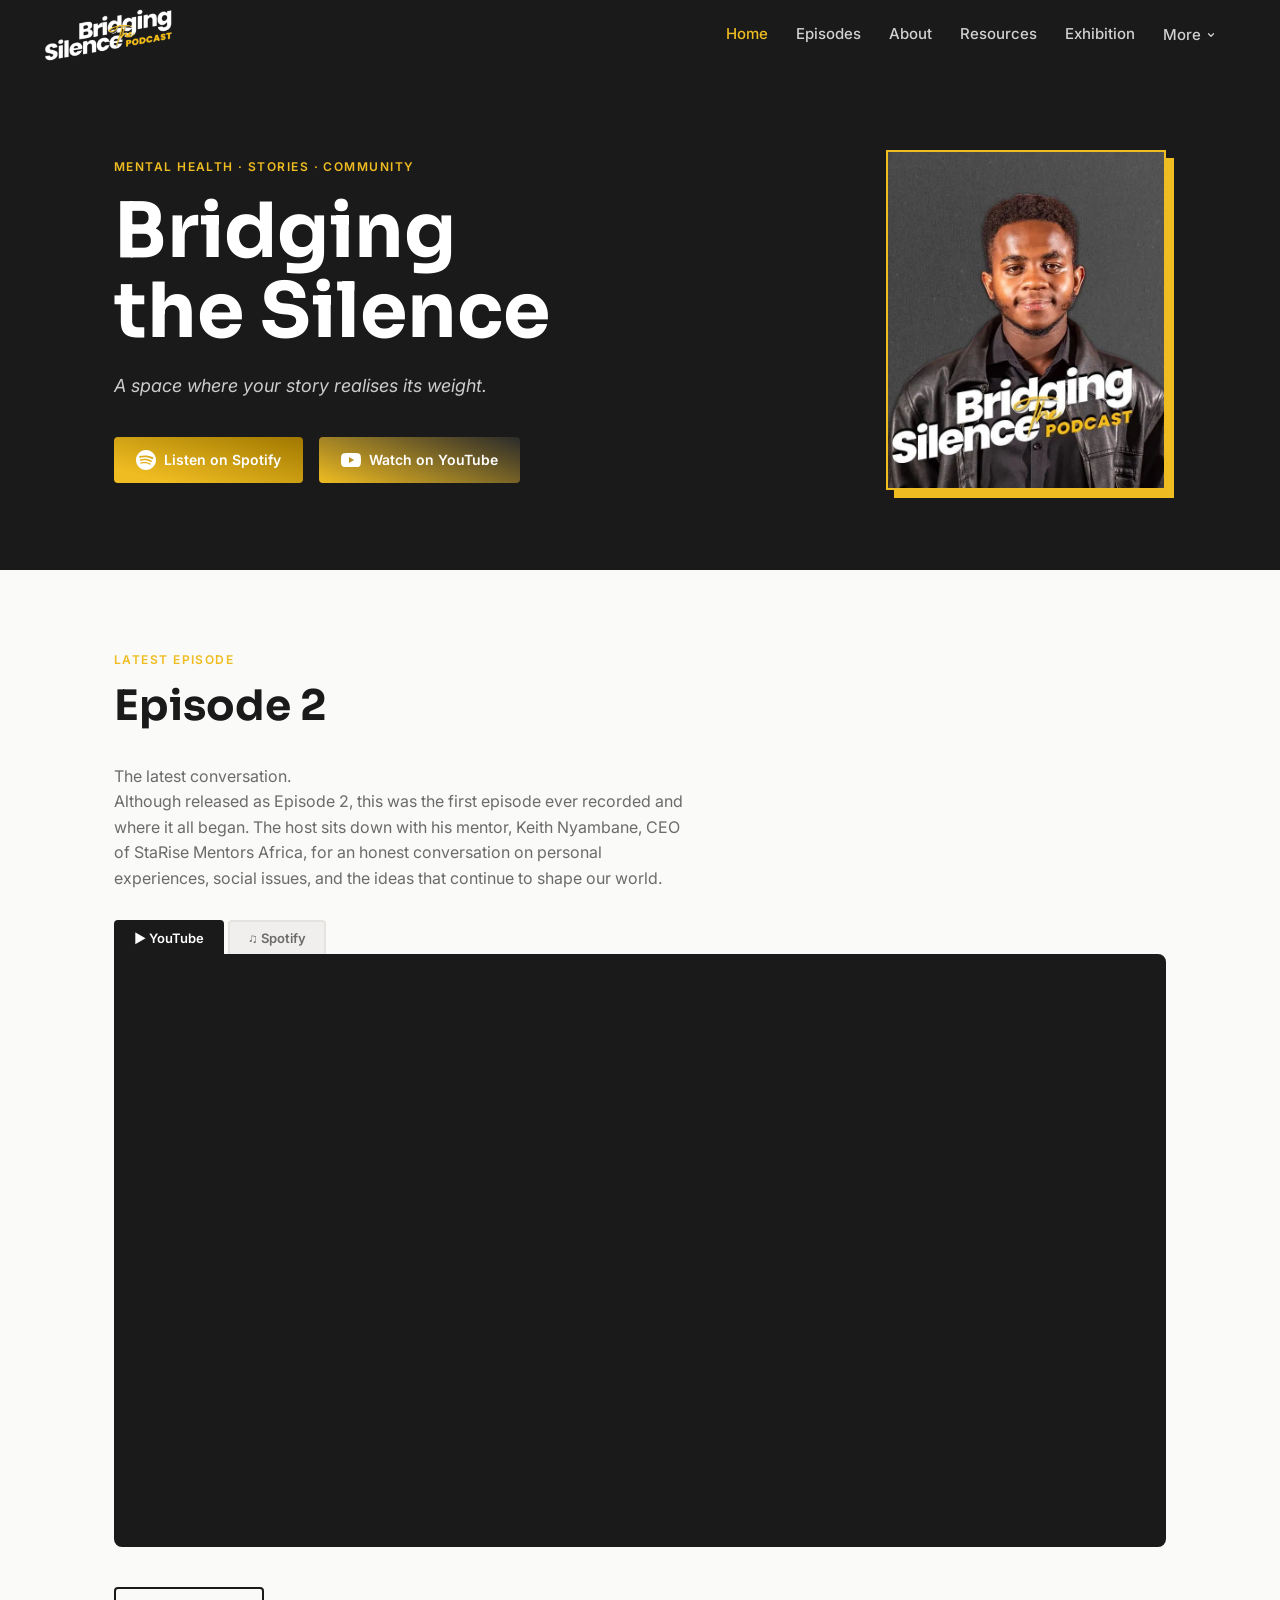
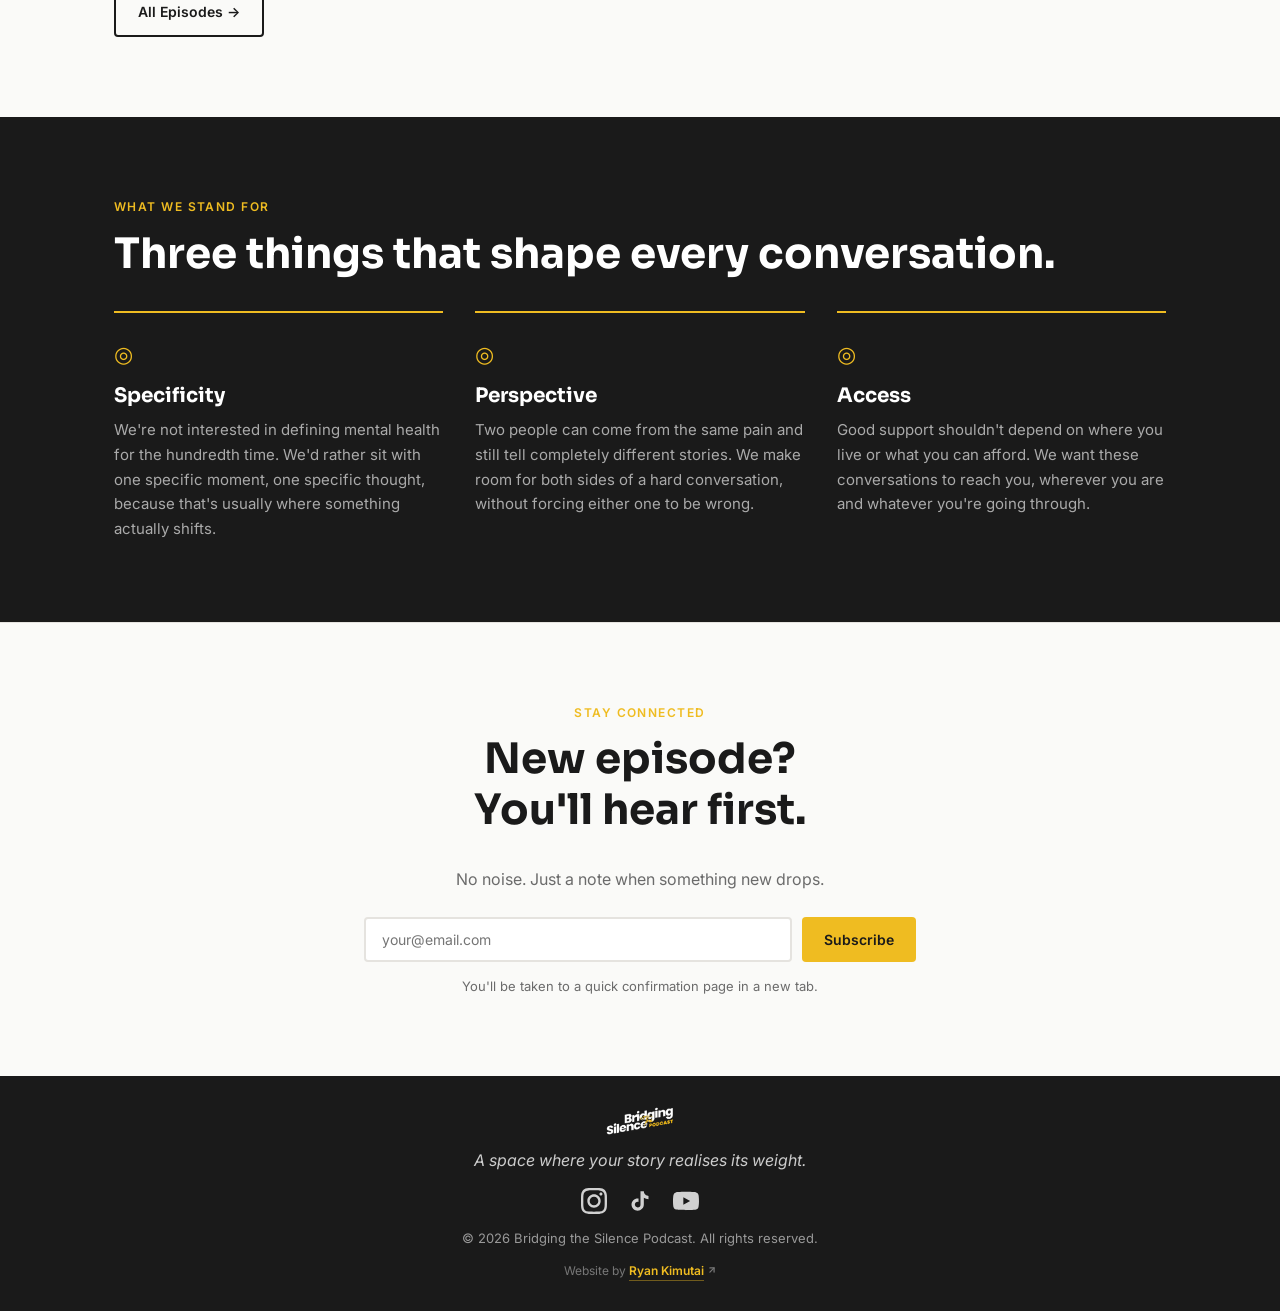
==== index.html @ 1e89f27e "new eps, new guest" ====
<!DOCTYPE html>
<html lang="en">
<head>
  <meta charset="UTF-8">
  <meta name="viewport" content="width=device-width, initial-scale=1.0">
  <title>Bridging the Silence Podcast</title>
  <link rel="preconnect" href="https://fonts.googleapis.com">
  <link href="https://fonts.googleapis.com/css2?family=Inter:wght@400;500;600&family=Sora:wght@600;700&display=swap" rel="stylesheet">
  <link rel="stylesheet" href="css/style.css">
</head>
<body>

  <header class="site-header">
    <div id="navbar-placeholder"></div>
  </header>

  <main>

    <!-- ===== HERO (dark) ===== -->
    <section class="hero">
      <video class="hero-video" autoplay muted loop playsinline>
        <source src="assets/videos/trailer.mp4" type="video/mp4">
      </video>
      <div class="hero-inner">
        <div class="hero-text">
          <p class="hero-eyebrow">Mental Health · Stories · Community</p>
          <h1 class="hero-headline">Bridging<br>the Silence</h1>
          <p class="hero-tagline">A space where your story realises its weight.</p>
          <div class="hero-buttons">
            <a href="https://open.spotify.com/episode/6wnVfpzCi5LqYOqnROUYjT" target="_blank" rel="noopener" class="btn btn-spotify">
              <svg width="20" height="20" viewBox="0 0 24 24" fill="currentColor" aria-hidden="true"><path d="M12 0C5.4 0 0 5.4 0 12s5.4 12 12 12 12-5.4 12-12S18.66 0 12 0zm5.521 17.34c-.24.359-.66.48-1.021.24-2.82-1.74-6.36-2.101-10.561-1.141-.418.122-.779-.179-.899-.539-.12-.421.18-.78.54-.9 4.56-1.021 8.52-.6 11.64 1.32.42.18.479.659.301 1.02zm1.44-3.3c-.301.42-.841.6-1.262.3-3.239-1.98-8.159-2.58-11.939-1.38-.479.12-1.02-.12-1.14-.6-.12-.48.12-1.021.6-1.141C9.6 9.9 15 10.561 18.72 12.84c.361.181.54.78.241 1.2zm.12-3.36C15.24 8.4 8.82 8.16 5.16 9.301c-.6.179-1.2-.181-1.38-.721-.18-.601.18-1.2.72-1.381 4.26-1.26 11.28-1.02 15.721 1.621.539.3.719 1.02.419 1.56-.299.421-1.02.599-1.559.3z"/></svg>
              Listen on Spotify
            </a>
            <a href="https://www.youtube.com/watch?v=WlgZwu8RnKw" target="_blank" rel="noopener" class="btn btn-youtube">
              <svg width="20" height="20" viewBox="0 0 24 24" fill="currentColor" aria-hidden="true"><path d="M23.498 6.186a3.016 3.016 0 0 0-2.122-2.136C19.505 3.545 12 3.545 12 3.545s-7.505 0-9.377.505A3.017 3.017 0 0 0 .502 6.186C0 8.07 0 12 0 12s0 3.93.502 5.814a3.016 3.016 0 0 0 2.122 2.136c1.871.505 9.376.505 9.376.505s7.505 0 9.377-.505a3.015 3.015 0 0 0 2.122-2.136C24 15.93 24 12 24 12s0-3.93-.502-5.814zM9.545 15.568V8.432L15.818 12l-6.273 3.568z"/></svg>
              Watch on YouTube
            </a>
          </div>
        </div>
        <div class="hero-portrait">
          <div class="portrait-frame">
            <!-- Replace with: <img src="assets/images/host-portrait.jpg" alt="Host of Bridging the Silence"> -->
            <img src="assets/images/host potrait.webp" alt="Host of Bridging the Silence">
          </div>
        </div>
      </div>
    </section>

    <!-- ===== LATEST EPISODE (light) ===== -->
    <section class="latest-episode">
      <div class="section-inner">
        <p class="section-eyebrow">Latest Episode</p>
        <h2 class="section-heading">Episode 2</h2>
        <p class="episode-desc">The latest conversation. <br>Although released as Episode 2, this was the first episode ever recorded and where it all began. The host sits down with his mentor, Keith Nyambane, CEO of StaRise Mentors Africa, for an honest conversation on personal experiences, social issues, and the ideas that continue to shape our world.
        </p>

        <div class="embed-tabs">
          <button class="embed-tab active" data-target="embed-youtube">▶ YouTube</button>
          <button class="embed-tab" data-target="embed-spotify">♫ Spotify</button>
        </div>

        <div class="embed-container" id="embed-youtube">
          <iframe
            src="https://www.youtube.com/embed/7W_aXiO4Utg"
            title="Bridging the Silence — Episode 2"
            frameborder="0"
            allow="accelerometer; autoplay; clipboard-write; encrypted-media; gyroscope; picture-in-picture"
            allowfullscreen>
          </iframe>
        </div>

        <div class="embed-container hidden" id="embed-spotify">
          <iframe
            src="https://open.spotify.com/embed/episode/3hEbvzs2A9VjQAyhTPevM5"
            title="Bridging the Silence — Episode 2 on Spotify"
            frameborder="0"
            allow="autoplay; clipboard-write; encrypted-media; fullscreen; picture-in-picture"
            loading="lazy">
          </iframe>
        </div>

        <a href="episodes.html" class="btn btn-outline-dark">All Episodes →</a>
      </div>
    </section>

    <!-- ===== MISSION (dark) ===== -->
    <section class="mission">
      <div class="section-inner">
        <p class="section-eyebrow light">What We Stand For</p>
        <h2 class="section-heading light">Three things that shape every conversation.</h2>
        <div class="pillars">
          <div class="pillar">
            <span class="pillar-icon">◎</span>
            <h3>Specificity</h3>
            <p>We're not interested in defining mental health for the hundredth time. We'd rather sit with one specific moment, one specific thought, because that's usually where something actually shifts.</p>
          </div>
          <div class="pillar">
            <span class="pillar-icon">◎</span>
            <h3>Perspective</h3>
            <p>Two people can come from the same pain and still tell completely different stories. We make room for both sides of a hard conversation, without forcing either one to be wrong.</p>
          </div>
          <div class="pillar">
            <span class="pillar-icon">◎</span>
            <h3>Access</h3>
            <p>Good support shouldn't depend on where you live or what you can afford. We want these conversations to reach you, wherever you are and whatever you're going through.</p>
          </div>
        </div>
      </div>
    </section>

    <!-- ===== NEWSLETTER (light) ===== -->
    <section class="newsletter">
      <div class="section-inner newsletter-inner">
        <p class="section-eyebrow">Stay Connected</p>
        <h2 class="section-heading">New episode?<br>You'll hear first.</h2>
        <p class="newsletter-sub">No noise. Just a note when something new drops.</p>
        <form action="https://gmail.us13.list-manage.com/subscribe/post?u=a980f9bf4da71e1deb21891a4&amp;id=1b3b021ff0&amp;f_id=00dc88e1f0" method="post" id="mc-embedded-subscribe-form" name="mc-embedded-subscribe-form" class="newsletter-form" target="_blank" novalidate>
          <input type="email" name="EMAIL" placeholder="your@email.com" required aria-label="Email address">

          <!-- Mailchimp's spam-bot trap — leave exactly as given, just hidden -->
          <div style="position: absolute; left: -5000px;" aria-hidden="true">
            <input type="text" name="b_a980f9bf4da71e1deb21891a4_1b3b021ff0" tabindex="-1" value="">
          </div>

          <button type="submit" name="subscribe" class="btn btn-amber">Subscribe</button>
        </form>
        <p class="newsletter-note">You'll be taken to a quick confirmation page in a new tab.</p>
      </div>
    </section>
  </main>

  <footer class="site-footer">
    <div id="footer-placeholder"></div>
  </footer>

  <script src="js/main.js"></script>
</body>
</html>
---- css/style.css ----
/* ---------- Reset & Variables ---------- */
* {
    margin: 0;
    padding: 0;
    box-sizing: border-box;
  }
  
  :root {
    --color-bg: #FAFAF8;
    --color-dark: #1A1A1A;
    --color-amber: #EFBC21;
    --color-text: #1A1A1A;
    --color-text-muted: #6B6B6B;
    --color-border: #E5E3DF;
  
    --font-heading: 'Sora', sans-serif;
    --font-body: 'Inter', sans-serif;
  }
  
  body {
    font-family: var(--font-body);
    color: var(--color-text);
    background-color: var(--color-bg);
    line-height: 1.6;
  }
  
  h1, h2, h3, h4 {
    font-family: var(--font-heading);
    font-weight: 700;
    line-height: 1.2;
  }
  
  a {
    text-decoration: none;
    color: inherit;
  }
  
  img {
    max-width: 100%;
    display: block;
  }
  
  /* ---------- Header / Navbar ---------- */
  .site-header {
    background-color: var(--color-dark);
    position: sticky;
    top: 0;
    z-index: 100;
    transition: transform 0.3s ease;
  }
  .site-header.nav-hidden {
    transform: translateY(-100%);
  }
  .header-inner {
    max-width: 1200px;
    margin: 0 auto;
    display: flex;
    align-items: center;
    justify-content: space-between;
    padding: 16px 24px;
  }
  
  .logo-img {
    height: 38px;
    transform: scale(1.5);
    margin-left: 0px;
  }
  
  .main-nav {
    display: flex;
    gap: 28px;
  }
  
  .main-nav a {
    font-size: 15px;
    font-weight: 500;
    color: #ffffff;
    opacity: 0.8;
    transition: opacity 0.2s ease, color 0.2s ease;
  }
  
  .main-nav a:hover,
  .main-nav a.active {
    opacity: 1;
    color: var(--color-amber);
  }
  
  .nav-toggle {
    -webkit-appearance: none;
    appearance: none;
    display: none;
    flex-direction: column;
    justify-content: center;
    gap: 5px;
    width: 28px;
    height: 22px;
    background: none;
    border: none;
    cursor: pointer;
  }
  .nav-toggle span {
    flex-shrink: 0;
    display: block;
    height: 2px;
    background-color: #ffffff;
    border-radius: 2px;
  }
  
  /* ---------- Mobile Nav ---------- */
  @media (max-width: 768px) {
    .main-nav {
      display: none;
      position: absolute;
      top: 100%;
      left: 0;
      right: 0;
      background-color: var(--color-dark);
      flex-direction: column;
      padding: 16px 24px;
      gap: 18px;
    }
  
    .main-nav.open {
      display: flex;
    }
  
    .nav-toggle {
      display: flex;
    }
  }
  
  /* ---------- Footer ---------- */
  .site-footer {
    background-color: var(--color-dark);
    color: #ffffff;
    padding: 30px 24px;
    margin-top: 80px;
  }
  
  .footer-inner {
    max-width: 600px;
    margin: 0 auto;
    text-align: center;
  }
  
  .footer-logo {
    height: 30px;
    margin: 0 auto 12px auto;
  }
  
  .footer-tagline {
    color: #cccccc;
    margin-bottom: 14px;
    font-style: italic;
  }
  
  .footer-socials {
    display: flex;
    justify-content: center;
    gap: 20px;
    margin-bottom: 14px;
  }
  
  .footer-socials a {
    display: inline-flex;
    align-items: center;
    justify-content: center;
    color: #ffffff;
    opacity: 0.8;
    transition: opacity 0.2s ease, color 0.2s ease;
  }
  
  .footer-socials a:hover {
    opacity: 1;
    color: var(--color-amber);
  }
  
  .footer-copy {
    font-size: 13px;
    color: #999999;
  }

  .footer-credit {
    font-size: 12px;
    color: #777777;
    margin-top: 12px;
  }
  .footer-credit a {
    display: inline-flex;
    align-items: center;
    gap: 3px;
    color: var(--color-amber);
    font-weight: 600;
    border-bottom: 1px solid rgba(239, 188, 33, 0.4);
  }
  .footer-credit a:hover { border-bottom-color: var(--color-amber); }

  
/* ---------- Shared Section Utilities ---------- */
.section-inner {
  max-width: 1100px;
  margin: 0 auto;
  padding: 80px 24px;
}

.section-eyebrow {
  font-family: var(--font-body);
  font-size: 12px;
  font-weight: 600;
  letter-spacing: 0.12em;
  text-transform: uppercase;
  color: var(--color-amber);
  margin-bottom: 12px;
}

.section-eyebrow.light {
  color: var(--color-amber);
}

.section-heading {
  font-size: clamp(28px, 4vw, 42px);
  margin-bottom: 32px;
}

.section-heading.light {
  color: #ffffff;
}

/* ---------- Hero ---------- */
.hero {
  background-color: var(--color-dark);
}

.hero-inner {
  max-width: 1100px;
  margin: 0 auto;
  padding: 80px 24px;
  display: flex;
  align-items: center;
  justify-content: space-between;
  gap: 48px;
}

.hero-text {
  flex: 1;
}

.hero-eyebrow {
  font-size: 12px;
  font-weight: 600;
  letter-spacing: 0.12em;
  text-transform: uppercase;
  color: var(--color-amber);
  margin-bottom: 16px;
}

.hero-headline {
  font-size: clamp(42px, 7vw, 76px);
  color: #ffffff;
  line-height: 1.05;
  margin-bottom: 20px;
}

.hero-tagline {
  font-size: 18px;
  color: #cccccc;
  font-style: italic;
  margin-bottom: 36px;
  max-width: 420px;
}

.hero-buttons {
  display: flex;
  gap: 16px;
  flex-wrap: wrap;
}

/* Portrait */
.hero-portrait {
  flex-shrink: 0;
}

.portrait-frame {
  border: 2px solid var(--color-amber);
  box-shadow: 8px 8px 0px var(--color-amber);
  width: 280px;
  height: 340px;
  overflow: hidden;
}

.portrait-frame img {
  width: 100%;
  height: 100%;
  object-fit: cover;
}

.portrait-placeholder {
  width: 100%;
  height: 100%;
  background: #2a2a2a;
  display: flex;
  align-items: center;
  justify-content: center;
  text-align: center;
  color: #666;
  font-size: 13px;
  font-style: italic;
}
/* ---------- Hero background Video ---------- */
.hero {
  position: relative;
  overflow: hidden;
}
.hero-video {
  position: absolute;
  top: 0;
  left: 0;
  width: 100%;
  height: 100%;
  object-fit: cover;
  object-position: 38% center;
  opacity: 0.18;
  z-index: 0;
  pointer-events: none;
}
.hero-inner {
  position: relative;
  z-index: 1;
}

@media (prefers-reduced-motion: reduce) {
  .hero-video { display: none; }
}

/* ---------- Buttons ---------- */
.btn {
  display: inline-flex;
  align-items: center;
  gap: 8px;
  padding: 12px 22px;
  border-radius: 4px;
  font-family: var(--font-body);
  font-size: 14px;
  font-weight: 600;
  cursor: pointer;
  transition: opacity 0.2s ease, transform 0.15s ease;
  border: none;
  text-decoration: none;
}

.btn:hover {
  opacity: 0.88;
  transform: translateY(-1px);
}

.btn-spotify {
  background: linear-gradient(15deg, var(--color-amber) 15%, #a07800 100%);
  color: #ffffff;
}

.btn-youtube {
  background: linear-gradient(200deg, #2a2a2a 0%, var(--color-amber) 100%);
  color: #ffffff;
}

.btn-amber {
  background-color: var(--color-amber);
  color: var(--color-dark);
}

.btn-outline-dark {
  border: 2px solid var(--color-dark);
  color: var(--color-dark);
  background: transparent;
  margin-top: 32px;
}

.btn-outline-dark:hover {
  background-color: var(--color-dark);
  color: #ffffff;
  opacity: 1;
}

/* ---------- Latest Episode ---------- */
.latest-episode {
  background-color: var(--color-bg);
}

.episode-desc {
  color: var(--color-text-muted);
  max-width: 580px;
  margin-bottom: 28px;
  font-size: 16px;
}

/* Embed tabs */
.embed-tabs {
  display: flex;
  gap: 4px;
  margin-bottom: 0;
}

.embed-tab {
  padding: 8px 18px;
  font-size: 13px;
  font-weight: 600;
  font-family: var(--font-body);
  cursor: pointer;
  border: 2px solid var(--color-border);
  border-bottom: none;
  background: #f0efed;
  color: var(--color-text-muted);
  border-radius: 4px 4px 0 0;
  transition: background 0.15s, color 0.15s;
}

.embed-tab.active {
  background: var(--color-dark);
  color: #ffffff;
  border-color: var(--color-dark);
}

.embed-container {
    border: 2px solid var(--color-dark);
    border-radius: 0 8px 8px 8px;
    background-color: var(--color-dark);
    overflow: hidden;
    margin-bottom: 8px;
  }

.embed-container iframe {
  display: block;
  width: 100%;
}

#embed-youtube iframe {
  aspect-ratio: 16/9;
  height: auto;
}

#embed-spotify iframe {
  height: 232px;
}

.embed-container.hidden {
  display: none;
}

/* ---------- Mission ---------- */
.mission {
  background-color: var(--color-dark);
}

.pillars {
  display: grid;
  grid-template-columns: repeat(3, 1fr);
  gap: 32px;
}

.pillar {
  border-top: 2px solid var(--color-amber);
  padding-top: 24px;
}

.pillar-icon {
  display: block;
  font-size: 22px;
  color: var(--color-amber);
  margin-bottom: 12px;
}

.pillar h3 {
  font-family: var(--font-heading);
  font-size: 20px;
  color: #ffffff;
  margin-bottom: 10px;
}

.pillar p {
  font-size: 15px;
  color: #aaaaaa;
  line-height: 1.65;
}

/* ---------- Newsletter ---------- */
.newsletter {
  background-color: var(--color-bg);
  border-top: 1px solid var(--color-border);
}

.newsletter-inner {
  max-width: 600px;
  text-align: center;
}

.newsletter-sub {
  color: var(--color-text-muted);
  margin-bottom: 24px;
}

.newsletter-form {
  display: flex;
  gap: 10px;
  flex-wrap: wrap;
  justify-content: center;
}

.newsletter-form input[type="email"] {
  flex: 1;
  min-width: 220px;
  padding: 12px 16px;
  border: 2px solid var(--color-border);
  border-radius: 4px;
  font-family: var(--font-body);
  font-size: 14px;
  background: #ffffff;
  outline: none;
  transition: border-color 0.2s;
}

.newsletter-form input[type="email"]:focus {
  border-color: var(--color-amber);
}

.newsletter-note {
  margin-top: 14px;
  font-size: 13px;
  color: var(--color-text-muted);
  min-height: 18px;
}

/* ---------- Footer margin reset ---------- */
.site-footer {
  margin-top: 0;
}

/* ---------- Responsive ---------- */
@media (max-width: 768px) {
  .hero-inner {
    flex-direction: column-reverse;
    text-align: center;
    padding: 60px 24px;
  }

  .hero-buttons {
    justify-content: center;
  }

  .hero-tagline {
    margin-left: auto;
    margin-right: auto;
  }

  .portrait-frame {
    width: 200px;
    height: 240px;
    margin: 0 auto;
  }

  .pillars {
    grid-template-columns: 1fr;
    gap: 24px;
  }

  .embed-tabs {
    flex-wrap: wrap;
  }
}

/* ---------- Page Header (reused on every secondary page) ---------- */
.page-header {
    background-color: var(--color-dark);
    text-align: center;
  }
  .page-header .section-inner {
    padding-top: 100px;
    padding-bottom: 60px;
  }
  .page-subtext {
    color: #cccccc;
    font-size: 16px;
    max-width: 480px;
    margin: 16px auto 0 auto;
  }
  
  /* ---------- Episodes Grid ---------- */
  .episodes-section {
    background-color: var(--color-bg);
  }
  .episode-grid {
    display: grid;
    grid-template-columns: repeat(auto-fit, minmax(280px, 1fr));
    gap: 28px;
  }
  .episode-card {
    background-color: #ffffff;
    border: 1px solid var(--color-border);
    border-radius: 8px;
    overflow: hidden;
    transition: transform 0.2s ease, box-shadow 0.2s ease;
  }
  .episode-card:not(.locked):hover {
    transform: translateY(-4px);
    box-shadow: 0 12px 28px rgba(0,0,0,0.08);
  }
  .episode-thumb {
    position: relative;
    aspect-ratio: 1 / 1;
    background-color: var(--color-dark);
    overflow: hidden;
  }
  .episode-thumb img {
    width: 100%;
    height: 100%;
    object-fit: cover;
  }
  .play-badge {
    position: absolute;
    bottom: 12px;
    right: 12px;
    width: 36px;
    height: 36px;
    background-color: var(--color-amber);
    color: var(--color-dark);
    border-radius: 50%;
    display: flex;
    align-items: center;
    justify-content: center;
    font-size: 14px;
  }
  .episode-info {
    padding: 20px;
  }
  .episode-number {
    display: block;
    font-size: 12px;
    font-weight: 600;
    letter-spacing: 0.1em;
    text-transform: uppercase;
    color: var(--color-amber);
    margin-bottom: 6px;
  }
  .episode-info h3 { font-size: 19px; margin-bottom: 8px; }
  .episode-info p { font-size: 14px; color: var(--color-text-muted); margin-bottom: 14px; }
  .episode-links {
    display: flex;
    gap: 10px;
    flex-wrap: wrap;
  }

  /* Locked / upcoming state */
  .episode-card.locked { opacity: 0.6; }
  .episode-thumb.placeholder {
    display: flex;
    align-items: center;
    justify-content: center;
    background-color: #232323;
  }

  .episode-card.locked .episode-info h3 { color: var(--color-text-muted); }

  /* Small button variant, for use inside cards */
.btn-sm {
    padding: 8px 14px;
    font-size: 12px;
    gap: 6px;
  }
  
  /* Lock badge — replaces the emoji */
  .lock-badge {
    width: 48px;
    height: 48px;
    border-radius: 50%;
    background-color: rgba(255, 255, 255, 0.06);
    border: 1px solid rgba(255, 255, 255, 0.15);
    display: flex;
    align-items: center;
    justify-content: center;
    color: #777777;
  }

  /* ---------- About Page ---------- */
.about-bio {
  background-color: var(--color-bg);
}
.about-bio-inner {
  display: flex;
  align-items: center;
  gap: 56px;
}
.about-portrait { flex-shrink: 0; }
.about-text { flex: 1; }
.about-portrait .portrait-frame {
  width: 300px;
  height: 360px;
}
.role-tags {
  display: flex;
  flex-wrap: wrap;
  gap: 8px;
  margin-bottom: 16px;
}
.role-tag {
  font-size: 12px;
  font-weight: 600;
  letter-spacing: 0.04em;
  padding: 6px 12px;
  border-radius: 20px;
  background-color: rgba(239, 188, 33, 0.12);
  color: var(--color-dark);
  border: 1px solid rgba(239, 188, 33, 0.4);
}
.about-paragraph {
  color: var(--color-text-muted);
  font-size: 16px;
  line-height: 1.7;
  max-width: 540px;
  margin-bottom: 28px;
}

.about-mission-inner {
  text-align: center;
  max-width: 720px;
}
.about-mission-text {
  color: #cccccc;
  font-size: 18px;
  line-height: 1.7;
}

.about-cta {
  background-color: var(--color-bg);
  text-align: center;
}
.about-cta-inner {
  max-width: 600px;
}
.about-cta .section-heading {
  margin-bottom: 24px;
}

@media (max-width: 768px) {
  .about-bio-inner {
    flex-direction: column;
    text-align: center;
    gap: 32px;
  }
  .about-text { text-align: center; }
  .role-tags { justify-content: center; }
  .about-paragraph { margin-left: auto; margin-right: auto; }
  .about-portrait .portrait-frame {
    width: 220px;
    height: 260px;
    margin: 0 auto;
  }
}

/* ---------- Resources page ---------- */

.resources-section { background-color: var(--color-bg); }
.resource-grid {
  display: grid;
  grid-template-columns: repeat(auto-fit, minmax(260px, 1fr));
  gap: 24px;
}
.resource-card {
  background-color: #ffffff;
  border: 1px solid var(--color-border);
  border-left: 4px solid var(--color-amber);
  border-radius: 6px;
  padding: 28px 24px;
}
.resource-card h3 { font-size: 18px; margin-bottom: 8px; }
.resource-desc { color: var(--color-text-muted); font-size: 14px; margin-bottom: 16px; }
.resource-number {
  display: inline-block;
  font-family: var(--font-heading);
  font-size: 24px;
  font-weight: 700;
  color: var(--color-dark);
  margin-bottom: 6px;
}
.resource-number:hover { color: var(--color-amber); }
.resource-hours {
  font-size: 12px;
  color: var(--color-text-muted);
  text-transform: uppercase;
  letter-spacing: 0.05em;
}

/* Dark variant for the "More Support" band */
.resource-card.dark {
  background-color: rgba(255,255,255,0.05);
  border: 1px solid rgba(255,255,255,0.1);
  border-left: 4px solid var(--color-amber);
}
.resource-card.dark h3 { color: #ffffff; }
.resource-card.dark .resource-desc { color: #aaaaaa; }
.resource-card.dark .resource-number { color: #ffffff; }
.resource-card.dark .resource-number:hover { color: var(--color-amber); }
.resource-card.dark .resource-hours { color: #888888; }

.resources-note { background-color: var(--color-bg); }
.resources-note-inner {
  max-width: 640px;
  text-align: center;
  padding-top: 50px;
  padding-bottom: 80px;
}
.resources-note p { font-size: 14px; color: var(--color-text-muted); line-height: 1.7; }

/* ---------- Event/Exhibition page ---------- */

/* ---------- Outline button for dark backgrounds ---------- */
.btn-outline-light {
  border: 2px solid #ffffff;
  color: #ffffff;
  background: transparent;
}
.btn-outline-light:hover {
  background-color: #ffffff;
  color: var(--color-dark);
  opacity: 1;
}

/* ---------- Exhibition: About ---------- */
.exhibition-about { background-color: var(--color-bg); }
.exhibition-about-inner { max-width: 720px; text-align: center; }
.exhibition-about-inner .about-paragraph { margin: 0 auto; }

/* ---------- Exhibition: Credit ---------- */
.exhibition-credit {
  margin: 28px auto 0 auto;
  font-size: 13px;
  color: var(--color-text-muted);
  background-color: rgba(239, 188, 33, 0.07);
  border: 1px solid rgba(239, 188, 33, 0.25);
  border-left: 3px solid var(--color-amber);
  border-radius: 0 6px 6px 0;
  padding: 14px 16px;
  max-width: 520px;
  line-height: 1.7;
}
/* ---------- Exhibition: CTA cards ---------- */
.exhibition-cta-grid {
  display: grid;
  grid-template-columns: repeat(2, 1fr);
  gap: 32px;
  margin-top: 40px;
}
.exhibition-cta-card {
  background-color: rgba(255, 255, 255, 0.05);
  border: 1px solid rgba(255, 255, 255, 0.1);
  border-radius: 8px;
  padding: 36px 28px;
}
.exhibition-cta-card h3 { color: #ffffff; font-size: 20px; margin-bottom: 10px; }
.exhibition-cta-card p { color: #aaaaaa; font-size: 14px; margin-bottom: 24px; line-height: 1.6; }


/* Exhibition empty states */
.exhibition-empty-state {
  text-align: center;
  padding: 64px 24px;
  background-color: rgba(0, 0, 0, 0.025);
  border-radius: 8px;
}
.exhibition-empty-icon {
  width: 56px;
  height: 56px;
  margin: 0 auto 20px auto;
  border-radius: 50%;
  background-color: rgba(239, 188, 33, 0.12);
  display: flex;
  align-items: center;
  justify-content: center;
  font-size: 22px;
  color: var(--color-amber);
}
.exhibition-empty-title { font-family: var(--font-heading); font-size: 20px; color: var(--color-text); margin-bottom: 10px; }
.exhibition-empty-sub { font-size: 14px; color: var(--color-text-muted); max-width: 380px; margin: 0 auto; line-height: 1.6; }

/* ---------- Exhibition: Gallery & Story Wall (mosaic) ---------- */
.exhibition-gallery { background-color: var(--color-bg); }
.exhibition-stories { background-color: #f0efed; }

.mosaic-grid { column-count: 3; column-gap: 20px; }
.mosaic-item {
  margin-bottom: 20px;
  break-inside: avoid;
  border-radius: 6px;
  overflow: hidden;
  background-color: #ffffff;
  border: 1px solid var(--color-border);
}
.mosaic-item img { width: 100%; display: block; }
.mosaic-caption { padding: 10px 14px; font-size: 13px; color: var(--color-text-muted); }

.story-mosaic { column-count: 3; column-gap: 20px; }
.story-card {
  margin-bottom: 20px;
  break-inside: avoid;
  background-color: #ffffff;
  border-left: 4px solid var(--color-amber);
  border-radius: 4px;
  padding: 24px 22px;
}
.story-text {
  font-family: var(--font-heading);
  font-style: italic;
  font-size: 16px;
  color: var(--color-text);
  line-height: 1.6;
}

@media (max-width: 900px) {
  .mosaic-grid, .story-mosaic { column-count: 2; }
}
@media (max-width: 600px) {
  .mosaic-grid, .story-mosaic { column-count: 1; }
  .exhibition-cta-grid { grid-template-columns: 1fr; }
}

/* ---------- Empty states ---------- */
.empty-state {
  text-align: center;
  padding: 60px 24px;
  background-color: rgba(0, 0, 0, 0.025);
  border-radius: 8px;
}
.empty-state-text { color: var(--color-text-muted); margin-bottom: 24px; font-size: 15px; }

/* ---------- Sample exhibitions ---------- */
.mosaic-placeholder-art {
  display: flex;
  align-items: center;
  justify-content: center;
  color: #ffffff;
  font-size: 13px;
  font-weight: 600;
  letter-spacing: 0.04em;
  text-transform: uppercase;
  text-align: center;
  padding: 16px;
}

.sample-tag {
  display: inline-block;
  font-size: 10px;
  font-weight: 700;
  letter-spacing: 0.06em;
  text-transform: uppercase;
  color: var(--color-text-muted);
  background-color: rgba(0, 0, 0, 0.05);
  padding: 3px 8px;
  border-radius: 10px;
  margin-bottom: 10px;
}

/* ---------- Contact page---------- */
.contact-section { background-color: var(--color-bg); }

.form-card {
  max-width: 640px;
  margin: 0 auto;
  background-color: #ffffff;
  border: 1px solid var(--color-border);
  border-radius: 8px;
  padding: 40px;
}
.form-group { margin-bottom: 20px; }
.form-group label {
  display: block;
  font-size: 13px;
  font-weight: 600;
  margin-bottom: 6px;
  color: var(--color-text);
}
.form-group input,
.form-group select,
.form-group textarea {
  width: 100%;
  padding: 12px 14px;
  border: 2px solid var(--color-border);
  border-radius: 4px;
  font-family: var(--font-body);
  font-size: 14px;
  color: var(--color-text);
  background-color: #ffffff;
  outline: none;
  transition: border-color 0.2s;
}
.form-group input:focus,
.form-group select:focus,
.form-group textarea:focus { border-color: var(--color-amber); }
.form-group textarea { resize: vertical; min-height: 120px; }

.form-note { font-size: 13px; text-align: center; margin-top: 20px; }
.form-success { color: #2e7d32; font-weight: 600; }
.form-error { color: #c62828; font-weight: 600; }

@media (max-width: 600px) {
  .form-card { padding: 28px 20px; }
}


/*----------Nav drop down menu----------*/
.nav-dropdown { position: relative; }

.nav-dropdown-trigger {
  display: inline-flex;
  align-items: center;
  gap: 5px;
  background: none;
  border: none;
  cursor: pointer;
  font-family: var(--font-body);
  font-size: 15px;
  font-weight: 500;
  color: #ffffff;
  opacity: 0.8;
  padding: 0;
  transition: opacity 0.2s ease, color 0.2s ease;
}
.nav-dropdown-trigger:hover,
.nav-dropdown.open .nav-dropdown-trigger {
  opacity: 1;
  color: var(--color-amber);
}
.nav-dropdown-trigger svg { transition: transform 0.2s ease; }
.nav-dropdown.open .nav-dropdown-trigger svg { transform: rotate(180deg); }

.nav-dropdown-menu {
  display: none;
  position: absolute;
  top: calc(100% + 16px);
  right: 0;
  background-color: var(--color-dark);
  border: 1px solid rgba(255, 255, 255, 0.1);
  border-radius: 6px;
  padding: 8px;
  min-width: 160px;
  flex-direction: column;
  gap: 4px;
  box-shadow: 0 12px 24px rgba(0, 0, 0, 0.3);
}
.nav-dropdown.open .nav-dropdown-menu { display: flex; }
.nav-dropdown-menu a {
  padding: 8px 12px;
  border-radius: 4px;
  font-size: 14px;
  white-space: nowrap;
}
.nav-dropdown-menu a:hover { background-color: rgba(255, 255, 255, 0.06); }

@media (max-width: 768px) {
  .nav-dropdown-trigger { display: none; }
  .nav-dropdown-menu {
    display: flex;
    position: static;
    background: none;
    border: none;
    padding: 0;
    box-shadow: none;
    gap: 18px;
  }
}


/* ---------- Featured Guests page ---------- */
.guests-section { background-color: var(--color-bg); }
.guest-grid {
  display: grid;
  grid-template-columns: repeat(auto-fit, minmax(260px, 1fr));
  gap: 28px;
}
.guest-card {
  background-color: #ffffff;
  border: 1px solid var(--color-border);
  border-radius: 8px;
  padding: 28px 24px;
  text-align: center;
}
.guest-photo {
  width: 200px;
  height: 200px;
  border-radius: 50%;
  object-fit: cover;
  margin: 0 auto 16px auto;
  border: 3px solid var(--color-amber);
}
.guest-episode-tag {
  display: inline-block;
  font-size: 11px;
  font-weight: 600;
  letter-spacing: 0.06em;
  text-transform: uppercase;
  color: var(--color-amber);
  margin-bottom: 10px;
}
.guest-card h3 { font-size: 18px; margin-bottom: 4px; }
.guest-role { font-size: 13px; color: var(--color-text-muted); margin-bottom: 12px; }
.guest-bio { font-size: 14px; color: var(--color-text-muted); margin-bottom: 18px; line-height: 1.6; }

/*---------- Customized Guest cards ---------- */
/* Guest card: Tula */
.guest-card--tula {
  background-color: #F0E6D8;
  border: 1px solid #E8D9C8;
  border-radius: 10px;
  overflow: hidden;
  position: relative;
  text-align: center;
  padding: 0;
}

/* paint wash top-right corner */
.guest-card--tula::before {
  content: '';
  position: absolute;
  top: -40px;
  right: -40px;
  width: 280px;
  height: 180px;
  background: radial-gradient(ellipse at center, rgba(196, 104, 26, 0.18) 0%, rgba(196, 104, 26, 0.06) 50%, transparent 70%);
  border-radius: 50%;
  filter: blur(18px);
  pointer-events: none;
}

/* paint wash bottom-left corner */
.guest-card--tula::after {
  content: '';
  position: absolute;
  bottom: -30px;
  left: -30px;
  width: 300px;
  height: 160px;
  background: radial-gradient(ellipse at center, rgba(90, 45, 10, 0.12) 0%, rgba(90, 45, 10, 0.05) 50%, transparent 70%);
  border-radius: 50%;
  filter: blur(22px);
  pointer-events: none;
}

.guest-card-noise {
  position: absolute;
  inset: 0;
  background-image: url("data:image/svg+xml,%3Csvg viewBox='0 0 200 200' xmlns='http://www.w3.org/2000/svg'%3E%3Cfilter id='n'%3E%3CfeTurbulence type='fractalNoise' baseFrequency='0.75' numOctaves='4' stitchTiles='stitch'/%3E%3C/filter%3E%3Crect width='100%25' height='100%25' filter='url(%23n)' opacity='0.04'/%3E%3C/svg%3E");
  background-size: 200px 200px;
  pointer-events: none;
  mix-blend-mode: multiply;
}

.guest-card-content { position: relative; z-index: 1; padding: 32px 28px; }
.guest-photo--tula { border-color: #C4681A; box-shadow: 0 0 0 4px rgba(196,104,26,0.15); }
.guest-episode-tag--tula { color: #C4681A; }
.guest-name--tula { color: #3C2010; font-size: 20px; margin-bottom: 4px; }
.guest-role--tula { color: #7A5538; font-size: 13px; margin-bottom: 16px; }
.guest-bio--tula { color: #5C3A20; font-size: 14px; line-height: 1.7; margin-bottom: 24px; text-align: left; }
.guest-btn--tula { background: transparent; border: 1.5px solid #C4681A; color: #3C2010; font-size: 13px; padding: 10px 20px; border-radius: 4px; transition: background 0.2s ease, color 0.2s ease; }
.guest-btn--tula:hover { background: #C4681A; color: #fff; opacity: 1; }


/* Guest card: Keith */
.guest-card--keith {
  background-color: #0F1E38;
  border: 1px solid rgba(255,255,255,0.08);
  border-radius: 10px;
  overflow: hidden;
  position: relative;
  text-align: center;
  padding: 0;
}

/* gold glow top-left */
.guest-card--keith::before {
  content: '';
  position: absolute;
  top: -50px;
  left: -50px;
  width: 260px;
  height: 180px;
  background: radial-gradient(ellipse at center, rgba(212, 160, 23, 0.18) 0%, rgba(212, 160, 23, 0.06) 50%, transparent 70%);
  border-radius: 50%;
  filter: blur(20px);
  pointer-events: none;
}

/* deep navy glow bottom-right */
.guest-card--keith::after {
  content: '';
  position: absolute;
  bottom: -40px;
  right: -40px;
  width: 280px;
  height: 160px;
  background: radial-gradient(ellipse at center, rgba(30, 60, 120, 0.35) 0%, rgba(30, 60, 120, 0.1) 50%, transparent 70%);
  border-radius: 50%;
  filter: blur(24px);
  pointer-events: none;
}

.guest-card-content--keith { position: relative; z-index: 1; padding: 32px 28px; }
.guest-photo--keith { border-color: #D4A017; box-shadow: 0 0 0 4px rgba(212,160,23,0.18); }
.guest-episode-tag--keith { color: #D4A017; }
.guest-name--keith { color: #ffffff; font-size: 20px; margin-bottom: 4px; }
.guest-role--keith { color: #8BA3C7; font-size: 13px; margin-bottom: 16px; }
.guest-bio--keith { color: #B8C8DE; font-size: 14px; line-height: 1.7; margin-bottom: 24px; text-align: left; }
.guest-btn--keith { background: transparent; border: 1.5px solid #D4A017; color: #D4A017; font-size: 13px; padding: 10px 20px; border-radius: 4px; transition: background 0.2s ease, color 0.2s ease; }
.guest-btn--keith:hover { background: #D4A017; color: #0F1E38; opacity: 1; }


/* ---------- Merch Coming Soon Page ---------- */
.coming-soon-section {
  background-color: var(--color-bg);
  text-align: center;
}
.coming-soon-icon {
  width: 64px;
  height: 64px;
  margin: 0 auto 24px auto;
  border-radius: 50%;
  background-color: rgba(239, 188, 33, 0.12);
  display: flex;
  align-items: center;
  justify-content: center;
  color: var(--color-amber);
}
.coming-soon-sub {
  color: var(--color-text-muted);
  max-width: 480px;
  margin: 0 auto 28px auto;
}
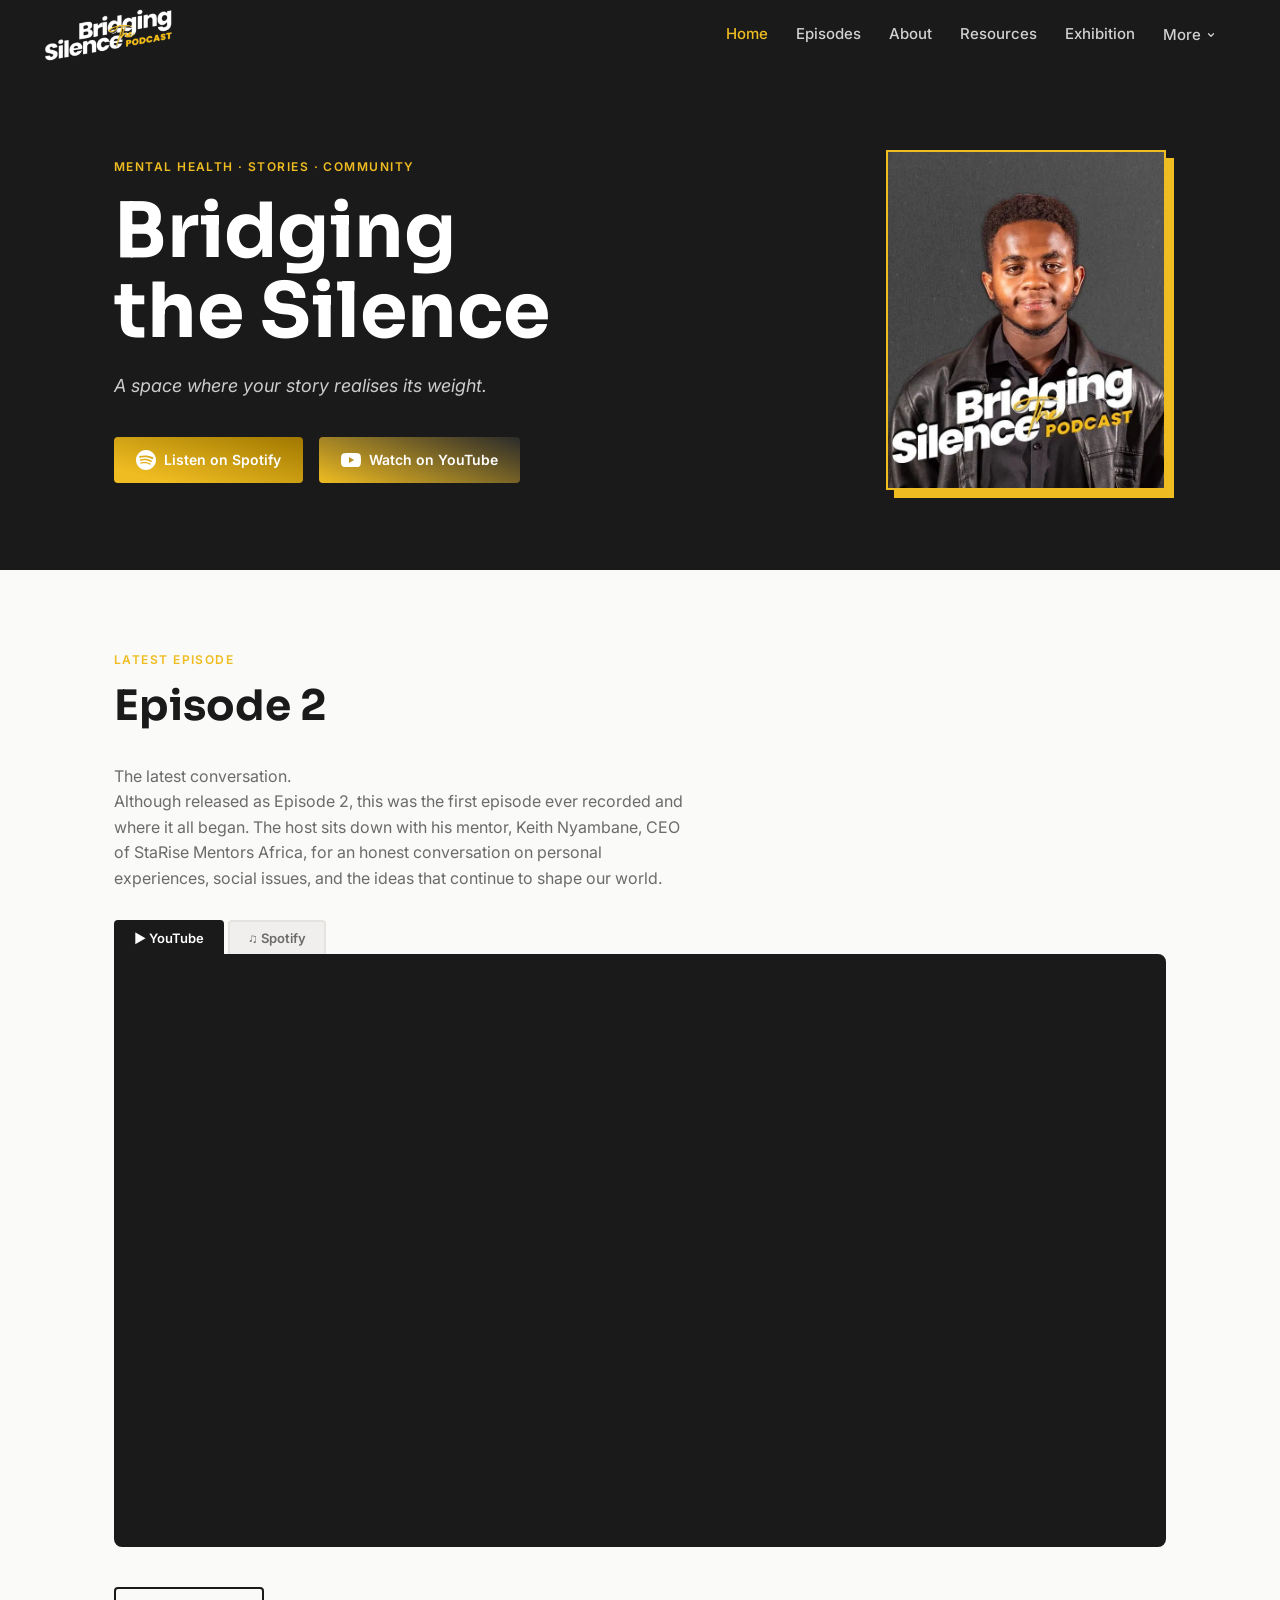
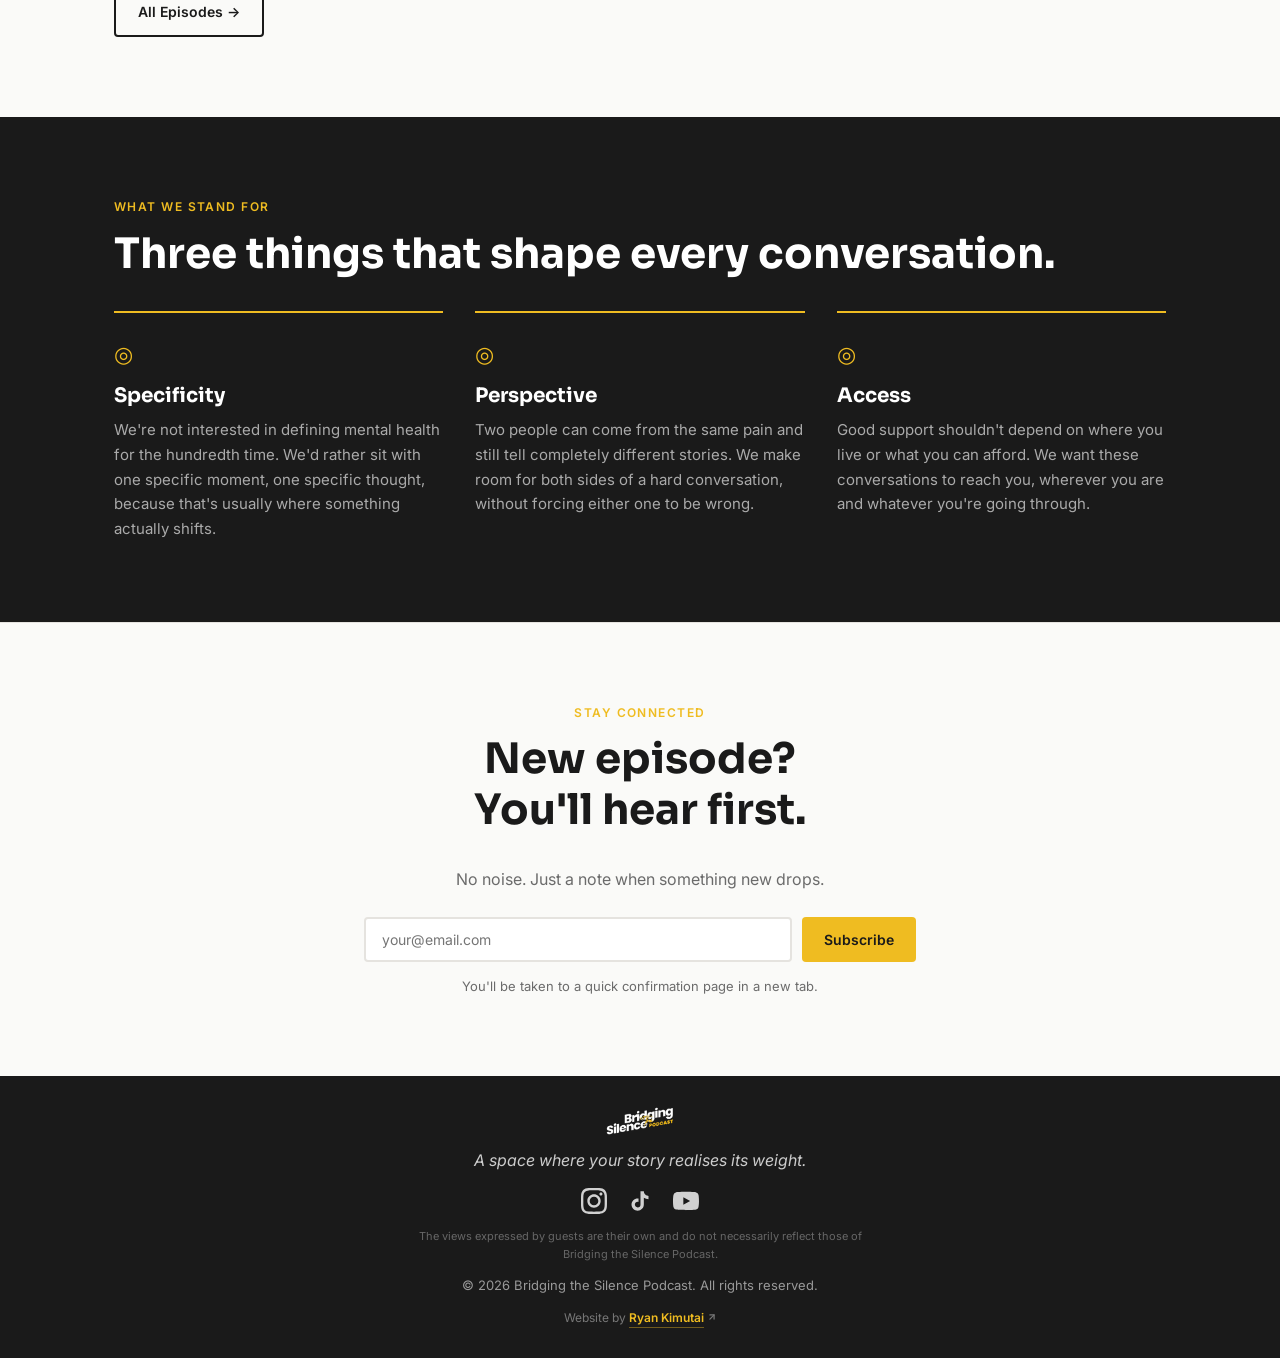
==== commit 1dd76dd1: "Updated the email newsletter to work with clients email" ====
--- a/index.html
+++ b/index.html
@@ -114,12 +114,12 @@
         <p class="section-eyebrow">Stay Connected</p>
         <h2 class="section-heading">New episode?<br>You'll hear first.</h2>
         <p class="newsletter-sub">No noise. Just a note when something new drops.</p>
-        <form action="https://gmail.us13.list-manage.com/subscribe/post?u=a980f9bf4da71e1deb21891a4&amp;id=1b3b021ff0&amp;f_id=00dc88e1f0" method="post" id="mc-embedded-subscribe-form" name="mc-embedded-subscribe-form" class="newsletter-form" target="_blank" novalidate>
+        <form action="https://gmail.us13.list-manage.com/subscribe/post?u=4f779e8ae301bd9c9d3f85e69&amp;id=c6e02ae524&amp;f_id=00e523e9f0" method="post" id="mc-embedded-subscribe-form" name="mc-embedded-subscribe-form" class="newsletter-form" target="_blank" novalidate>
           <input type="email" name="EMAIL" placeholder="your@email.com" required aria-label="Email address">
 
           <!-- Mailchimp's spam-bot trap — leave exactly as given, just hidden -->
           <div style="position: absolute; left: -5000px;" aria-hidden="true">
-            <input type="text" name="b_a980f9bf4da71e1deb21891a4_1b3b021ff0" tabindex="-1" value="">
+            <input type="text" name="b_4f779e8ae301bd9c9d3f85e69_c6e02ae524" tabindex="-1" value="">
           </div>
 
           <button type="submit" name="subscribe" class="btn btn-amber">Subscribe</button>
--- a/css/style.css
+++ b/css/style.css
@@ -175,6 +175,14 @@
     color: var(--color-amber);
   }
   
+  .footer-disclaimer {
+    font-size: 11px;
+    color: #666666;
+    max-width: 480px;
+    margin: 0 auto 12px auto;
+    line-height: 1.6;
+  }
+
   .footer-copy {
     font-size: 13px;
     color: #999999;
@@ -841,6 +849,8 @@
   max-width: 520px;
   line-height: 1.7;
 }
+
+
 /* ---------- Exhibition: CTA cards ---------- */
 .exhibition-cta-grid {
   display: grid;
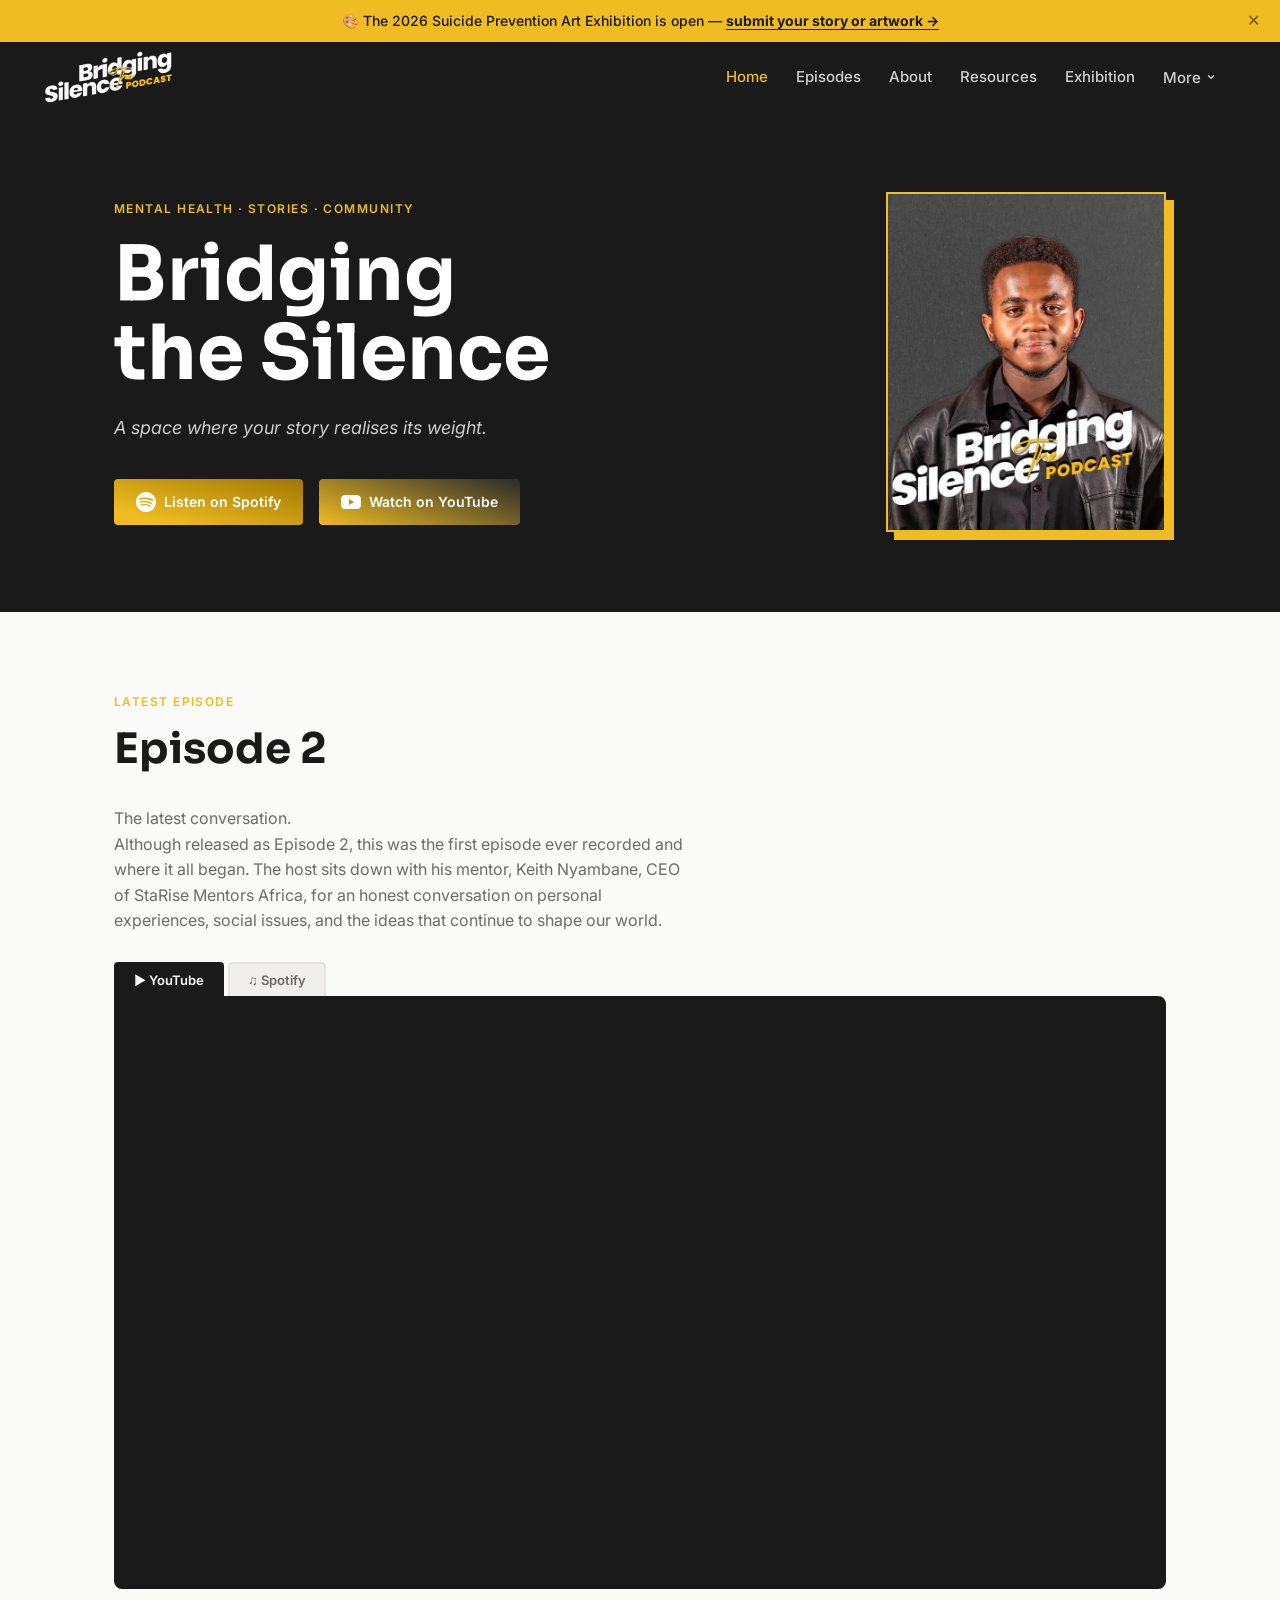
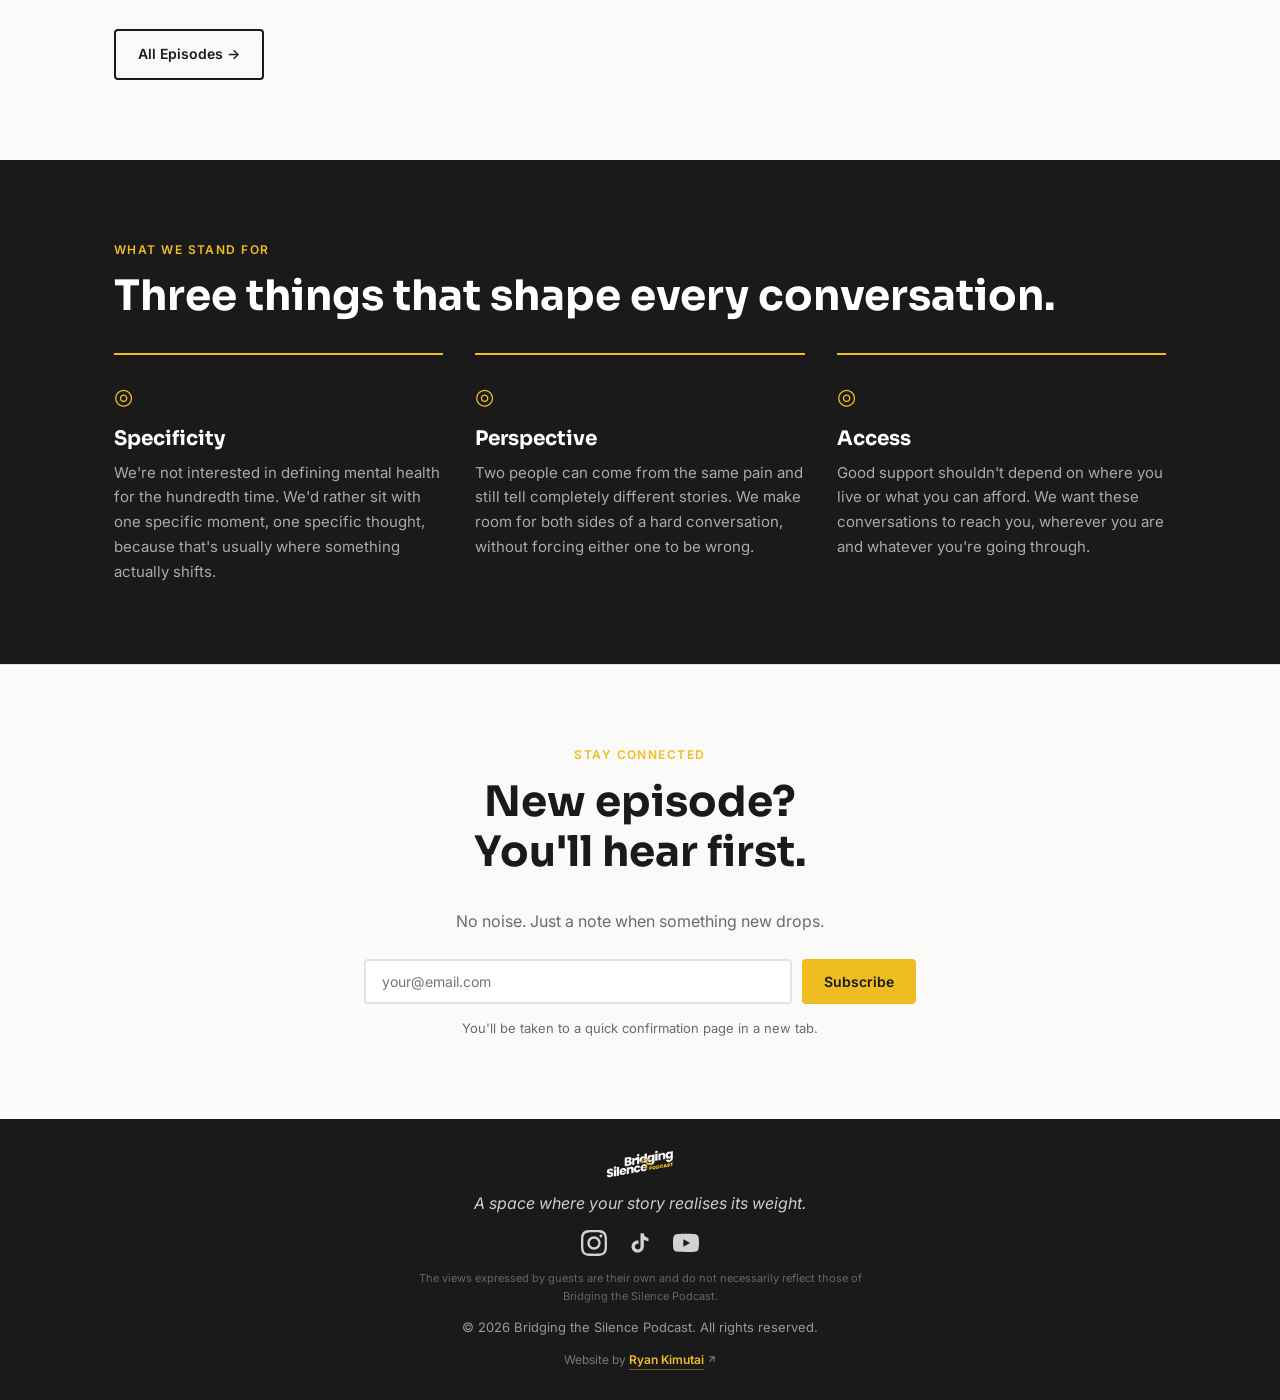
==== commit 14ef190a: "Temporary art exhibition announcement banner" ====
--- a/index.html
+++ b/index.html
@@ -7,8 +7,26 @@
   <link rel="preconnect" href="https://fonts.googleapis.com">
   <link href="https://fonts.googleapis.com/css2?family=Inter:wght@400;500;600&family=Sora:wght@600;700&display=swap" rel="stylesheet">
   <link rel="stylesheet" href="css/style.css">
+  <link rel="icon" type="image/x-icon" href="favicon.ico">
+  <link rel="icon" type="image/png" sizes="16x16" href="favicon-16x16.png">
+  <link rel="icon" type="image/png" sizes="32x32" href="favicon-32x32.png">
+  <link rel="apple-touch-icon" sizes="180x180" href="apple-touch-icon.png">
+  <link rel="icon" type="image/png" sizes="192x192" href="favicon-192x192.png">
+  <link rel="icon" type="image/png" sizes="512x512" href="favicon-512x512.png">
+  <script>
+    window.va = window.va || function () {
+      (window.vaq = window.vaq || []).push(arguments);
+    };
+  </script>
+  <script defer src="/_vercel/insights/script.js"></script>
 </head>
 <body>
+  
+<!-- EXHIBITION BANNER -->
+<div class="exhibition-banner" id="exhibition-banner">
+  <p>🎨 The 2026 Suicide Prevention Art Exhibition is open — <a href="events.html">submit your story or artwork →</a></p>
+  <button class="banner-close" id="banner-close" aria-label="Dismiss banner">✕</button>
+</div>
 
   <header class="site-header">
     <div id="navbar-placeholder"></div>
--- a/css/style.css
+++ b/css/style.css
@@ -836,21 +836,6 @@
 .exhibition-about-inner { max-width: 720px; text-align: center; }
 .exhibition-about-inner .about-paragraph { margin: 0 auto; }
 
-/* ---------- Exhibition: Credit ---------- */
-.exhibition-credit {
-  margin: 28px auto 0 auto;
-  font-size: 13px;
-  color: var(--color-text-muted);
-  background-color: rgba(239, 188, 33, 0.07);
-  border: 1px solid rgba(239, 188, 33, 0.25);
-  border-left: 3px solid var(--color-amber);
-  border-radius: 0 6px 6px 0;
-  padding: 14px 16px;
-  max-width: 520px;
-  line-height: 1.7;
-}
-
-
 /* ---------- Exhibition: CTA cards ---------- */
 .exhibition-cta-grid {
   display: grid;
@@ -1073,9 +1058,23 @@
     padding: 0;
     box-shadow: none;
     gap: 18px;
-  }
-}
-
+    flex-direction: column;
+  }
+  .nav-dropdown-menu a {
+    font-size: 15px;
+    font-weight: 500;
+    color: #ffffff;
+    opacity: 0.8;
+    padding: 0;
+    border-radius: 0;
+    background: none;
+  }
+  .nav-dropdown-menu a:hover {
+    opacity: 1;
+    color: var(--color-amber);
+    background: none;
+  }
+}
 
 /* ---------- Featured Guests page ---------- */
 .guests-section { background-color: var(--color-bg); }
@@ -1162,7 +1161,7 @@
 }
 
 .guest-card-content { position: relative; z-index: 1; padding: 32px 28px; }
-.guest-photo--tula { border-color: #C4681A; box-shadow: 0 0 0 4px rgba(196,104,26,0.15); }
+.guest-photo--tula { border-color: #C4681A; box-shadow: 0 0 0 4px rgba(196,104,26,0.15);  object-position: center 5%;}
 .guest-episode-tag--tula { color: #C4681A; }
 .guest-name--tula { color: #3C2010; font-size: 20px; margin-bottom: 4px; }
 .guest-role--tula { color: #7A5538; font-size: 13px; margin-bottom: 16px; }
@@ -1211,7 +1210,7 @@
 }
 
 .guest-card-content--keith { position: relative; z-index: 1; padding: 32px 28px; }
-.guest-photo--keith { border-color: #D4A017; box-shadow: 0 0 0 4px rgba(212,160,23,0.18); }
+.guest-photo--keith{border-color:#D4A017;box-shadow:0 0 0 4px rgba(212,160,23,.18);object-position:center 5%;}
 .guest-episode-tag--keith { color: #D4A017; }
 .guest-name--keith { color: #ffffff; font-size: 20px; margin-bottom: 4px; }
 .guest-role--keith { color: #8BA3C7; font-size: 13px; margin-bottom: 16px; }
@@ -1241,4 +1240,39 @@
   max-width: 480px;
   margin: 0 auto 28px auto;
 }
-
+/* ---------- Exhibition Announcement Banner ---------- */
+.exhibition-banner {
+  background-color: var(--color-amber);
+  color: var(--color-dark);
+  padding: 10px 24px;
+  display: flex;
+  align-items: center;
+  justify-content: center;
+  gap: 12px;
+  font-size: 14px;
+  font-weight: 500;
+  position: relative;
+  z-index: 101;
+}
+.exhibition-banner p { margin: 0; text-align: center; }
+.exhibition-banner a {
+  color: var(--color-dark);
+  font-weight: 700;
+  border-bottom: 1.5px solid var(--color-dark);
+}
+.exhibition-banner a:hover { opacity: 0.7; }
+.banner-close {
+  position: absolute;
+  right: 16px;
+  background: none;
+  border: none;
+  font-size: 16px;
+  cursor: pointer;
+  color: var(--color-dark);
+  opacity: 0.6;
+  line-height: 1;
+  padding: 4px;
+}
+.banner-close:hover { opacity: 1; }
+.exhibition-banner.hidden { display: none; }
+
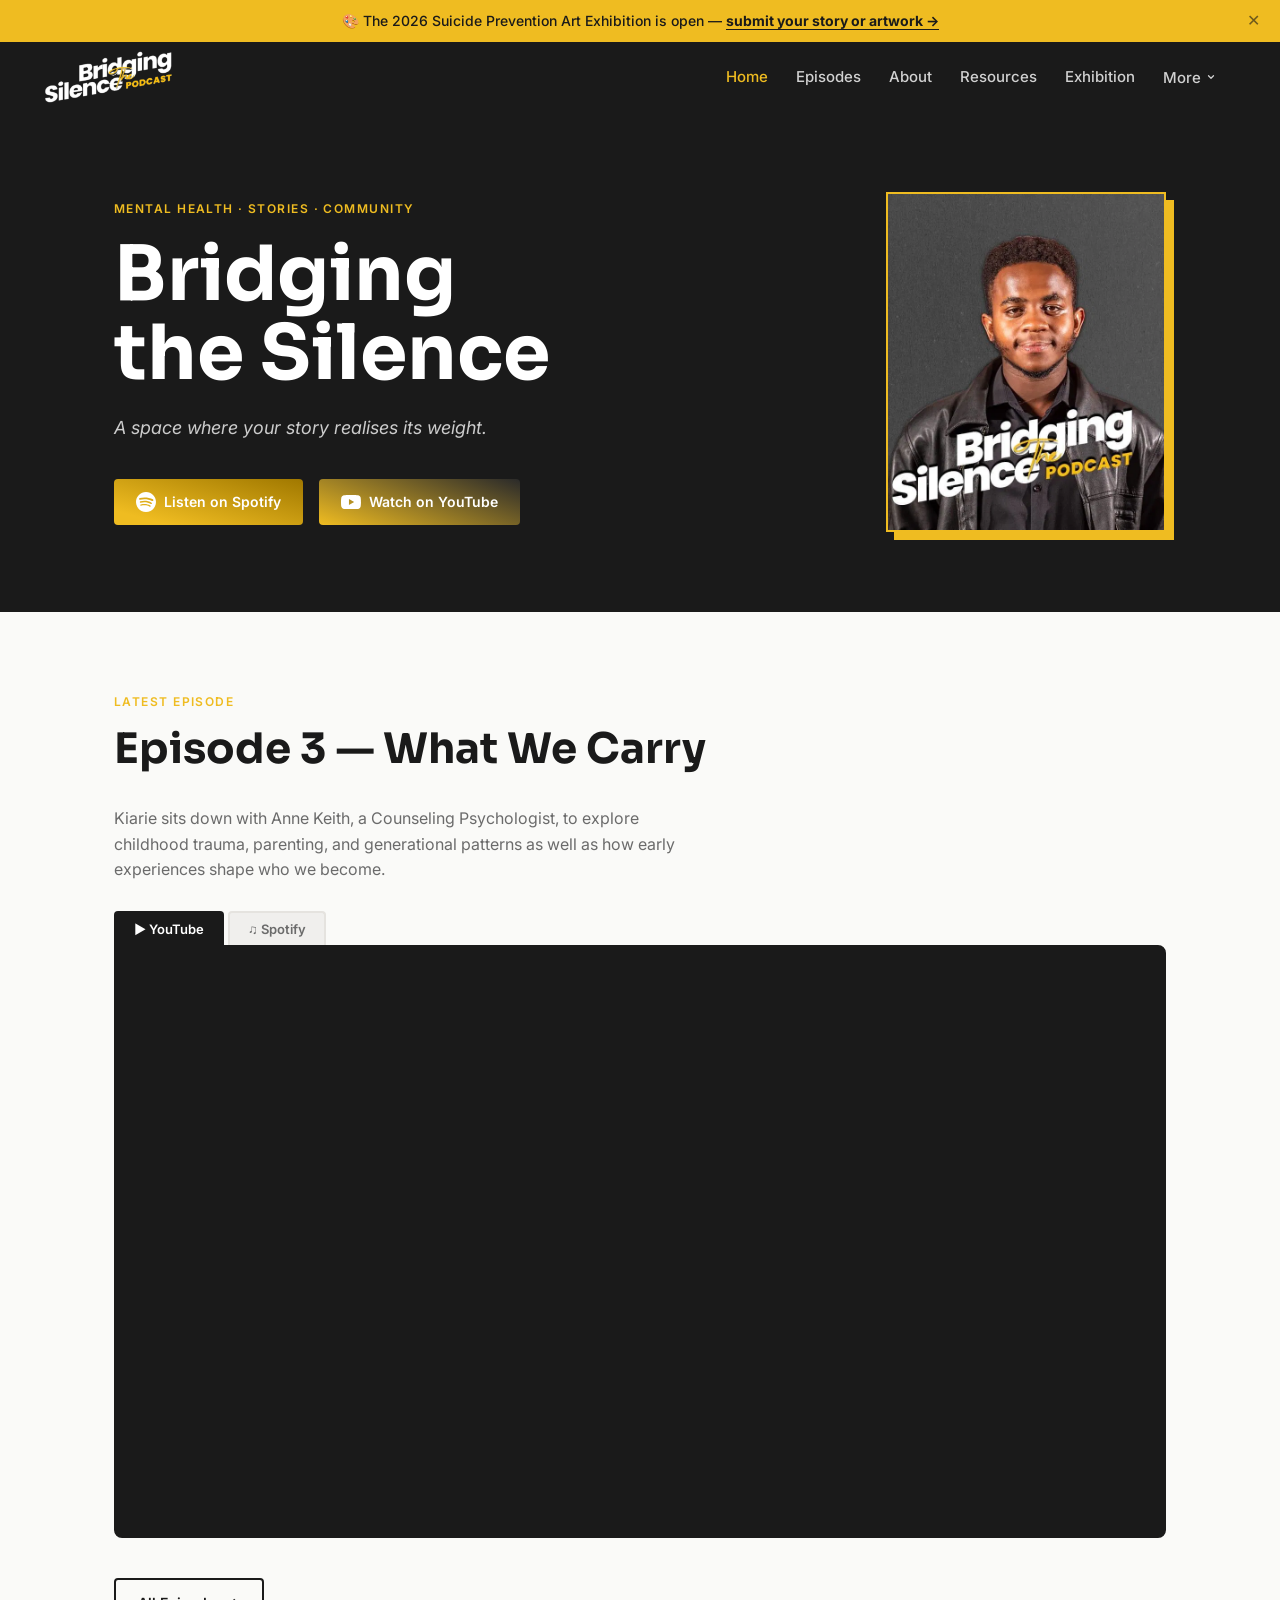
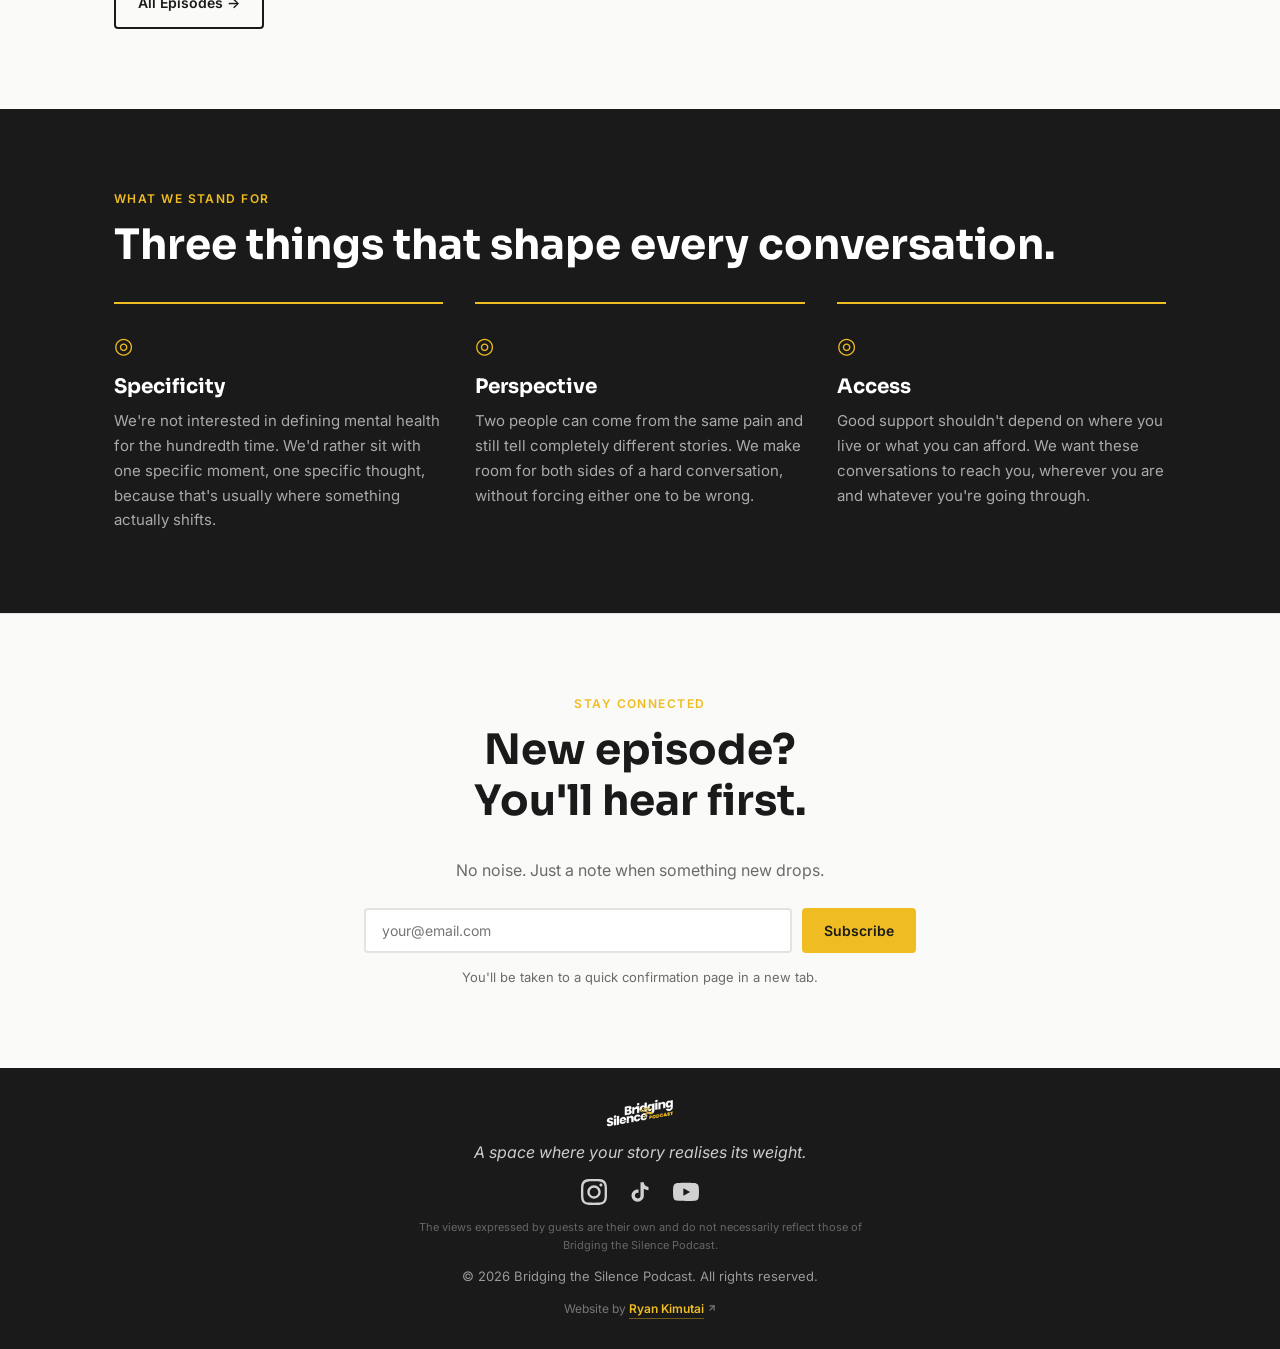
==== commit 5956aa87: "New ep, new guest, new latest ep added" ====
--- a/index.html
+++ b/index.html
@@ -45,11 +45,11 @@
           <h1 class="hero-headline">Bridging<br>the Silence</h1>
           <p class="hero-tagline">A space where your story realises its weight.</p>
           <div class="hero-buttons">
-            <a href="https://open.spotify.com/episode/6wnVfpzCi5LqYOqnROUYjT" target="_blank" rel="noopener" class="btn btn-spotify">
+           <a href="https://open.spotify.com/episode/7gI20UpajRiDXx2QCtmazk" target="_blank" rel="noopener" class="btn btn-spotify">
               <svg width="20" height="20" viewBox="0 0 24 24" fill="currentColor" aria-hidden="true"><path d="M12 0C5.4 0 0 5.4 0 12s5.4 12 12 12 12-5.4 12-12S18.66 0 12 0zm5.521 17.34c-.24.359-.66.48-1.021.24-2.82-1.74-6.36-2.101-10.561-1.141-.418.122-.779-.179-.899-.539-.12-.421.18-.78.54-.9 4.56-1.021 8.52-.6 11.64 1.32.42.18.479.659.301 1.02zm1.44-3.3c-.301.42-.841.6-1.262.3-3.239-1.98-8.159-2.58-11.939-1.38-.479.12-1.02-.12-1.14-.6-.12-.48.12-1.021.6-1.141C9.6 9.9 15 10.561 18.72 12.84c.361.181.54.78.241 1.2zm.12-3.36C15.24 8.4 8.82 8.16 5.16 9.301c-.6.179-1.2-.181-1.38-.721-.18-.601.18-1.2.72-1.381 4.26-1.26 11.28-1.02 15.721 1.621.539.3.719 1.02.419 1.56-.299.421-1.02.599-1.559.3z"/></svg>
               Listen on Spotify
             </a>
-            <a href="https://www.youtube.com/watch?v=WlgZwu8RnKw" target="_blank" rel="noopener" class="btn btn-youtube">
+            <a href="https://www.youtube.com/watch?v=pDPZYCXj7KE" target="_blank" rel="noopener" class="btn btn-youtube">
               <svg width="20" height="20" viewBox="0 0 24 24" fill="currentColor" aria-hidden="true"><path d="M23.498 6.186a3.016 3.016 0 0 0-2.122-2.136C19.505 3.545 12 3.545 12 3.545s-7.505 0-9.377.505A3.017 3.017 0 0 0 .502 6.186C0 8.07 0 12 0 12s0 3.93.502 5.814a3.016 3.016 0 0 0 2.122 2.136c1.871.505 9.376.505 9.376.505s7.505 0 9.377-.505a3.015 3.015 0 0 0 2.122-2.136C24 15.93 24 12 24 12s0-3.93-.502-5.814zM9.545 15.568V8.432L15.818 12l-6.273 3.568z"/></svg>
               Watch on YouTube
             </a>
@@ -68,8 +68,8 @@
     <section class="latest-episode">
       <div class="section-inner">
         <p class="section-eyebrow">Latest Episode</p>
-        <h2 class="section-heading">Episode 2</h2>
-        <p class="episode-desc">The latest conversation. <br>Although released as Episode 2, this was the first episode ever recorded and where it all began. The host sits down with his mentor, Keith Nyambane, CEO of StaRise Mentors Africa, for an honest conversation on personal experiences, social issues, and the ideas that continue to shape our world.
+        <h2 class="section-heading">Episode 3 — What We Carry</h2>
+        <p class="episode-desc">Kiarie sits down with Anne Keith, a Counseling Psychologist, to explore childhood trauma, parenting, and generational patterns as well as how early experiences shape who we become.
         </p>
 
         <div class="embed-tabs">
@@ -79,8 +79,8 @@
 
         <div class="embed-container" id="embed-youtube">
           <iframe
-            src="https://www.youtube.com/embed/7W_aXiO4Utg"
-            title="Bridging the Silence — Episode 2"
+          src="https://www.youtube.com/embed/pDPZYCXj7KE"
+            title="Bridging the Silence — Episode 3 on YouTube"
             frameborder="0"
             allow="accelerometer; autoplay; clipboard-write; encrypted-media; gyroscope; picture-in-picture"
             allowfullscreen>
@@ -89,8 +89,8 @@
 
         <div class="embed-container hidden" id="embed-spotify">
           <iframe
-            src="https://open.spotify.com/embed/episode/3hEbvzs2A9VjQAyhTPevM5"
-            title="Bridging the Silence — Episode 2 on Spotify"
+          src="https://open.spotify.com/embed/episode/7gI20UpajRiDXx2QCtmazk"
+            title="Bridging the Silence — Episode 3 on Spotify"
             frameborder="0"
             allow="autoplay; clipboard-write; encrypted-media; fullscreen; picture-in-picture"
             loading="lazy">
--- a/css/style.css
+++ b/css/style.css
@@ -1219,6 +1219,54 @@
 .guest-btn--keith:hover { background: #D4A017; color: #0F1E38; opacity: 1; }
 
 
+/* Guest card: Anne */
+.guest-card--anne {
+  background-color: #FCF2F5;
+  border: 1px solid #F0D9E0;
+  border-radius: 10px;
+  overflow: hidden;
+  position: relative;
+  text-align: center;
+  padding: 0;
+}
+
+/* deep crimson glow top-right */
+.guest-card--anne::before {
+  content: '';
+  position: absolute;
+  top: -40px;
+  right: -40px;
+  width: 260px;
+  height: 180px;
+  background: radial-gradient(ellipse at center, rgba(140, 20, 50, 0.14) 0%, rgba(140, 20, 50, 0.05) 50%, transparent 70%);
+  border-radius: 50%;
+  filter: blur(20px);
+  pointer-events: none;
+}
+
+/* soft blush glow bottom-left */
+.guest-card--anne::after {
+  content: '';
+  position: absolute;
+  bottom: -30px;
+  left: -30px;
+  width: 240px;
+  height: 160px;
+  background: radial-gradient(ellipse at center, rgba(200, 80, 100, 0.1) 0%, rgba(200, 80, 100, 0.04) 50%, transparent 70%);
+  border-radius: 50%;
+  filter: blur(22px);
+  pointer-events: none;
+}
+
+.guest-card-content--anne { position: relative; z-index: 1; padding: 32px 28px; }
+.guest-photo--anne { border-color: #8C1432; box-shadow: 0 0 0 4px rgba(140, 20, 50, 0.12); }
+.guest-episode-tag--anne { color: #8C1432; }
+.guest-name--anne { color: #2D0A10; font-size: 20px; margin-bottom: 4px; }
+.guest-role--anne { color: #7A3040; font-size: 13px; margin-bottom: 16px; }
+.guest-bio--anne { color: #5C2030; font-size: 14px; line-height: 1.7; margin-bottom: 24px; text-align: left; }
+.guest-btn--anne { background: transparent; border: 1.5px solid #8C1432; color: #2D0A10; font-size: 13px; padding: 10px 20px; border-radius: 4px; transition: background 0.2s ease, color 0.2s ease; }
+.guest-btn--anne:hover { background: #8C1432; color: #fff; opacity: 1; }
+
 /* ---------- Merch Coming Soon Page ---------- */
 .coming-soon-section {
   background-color: var(--color-bg);
